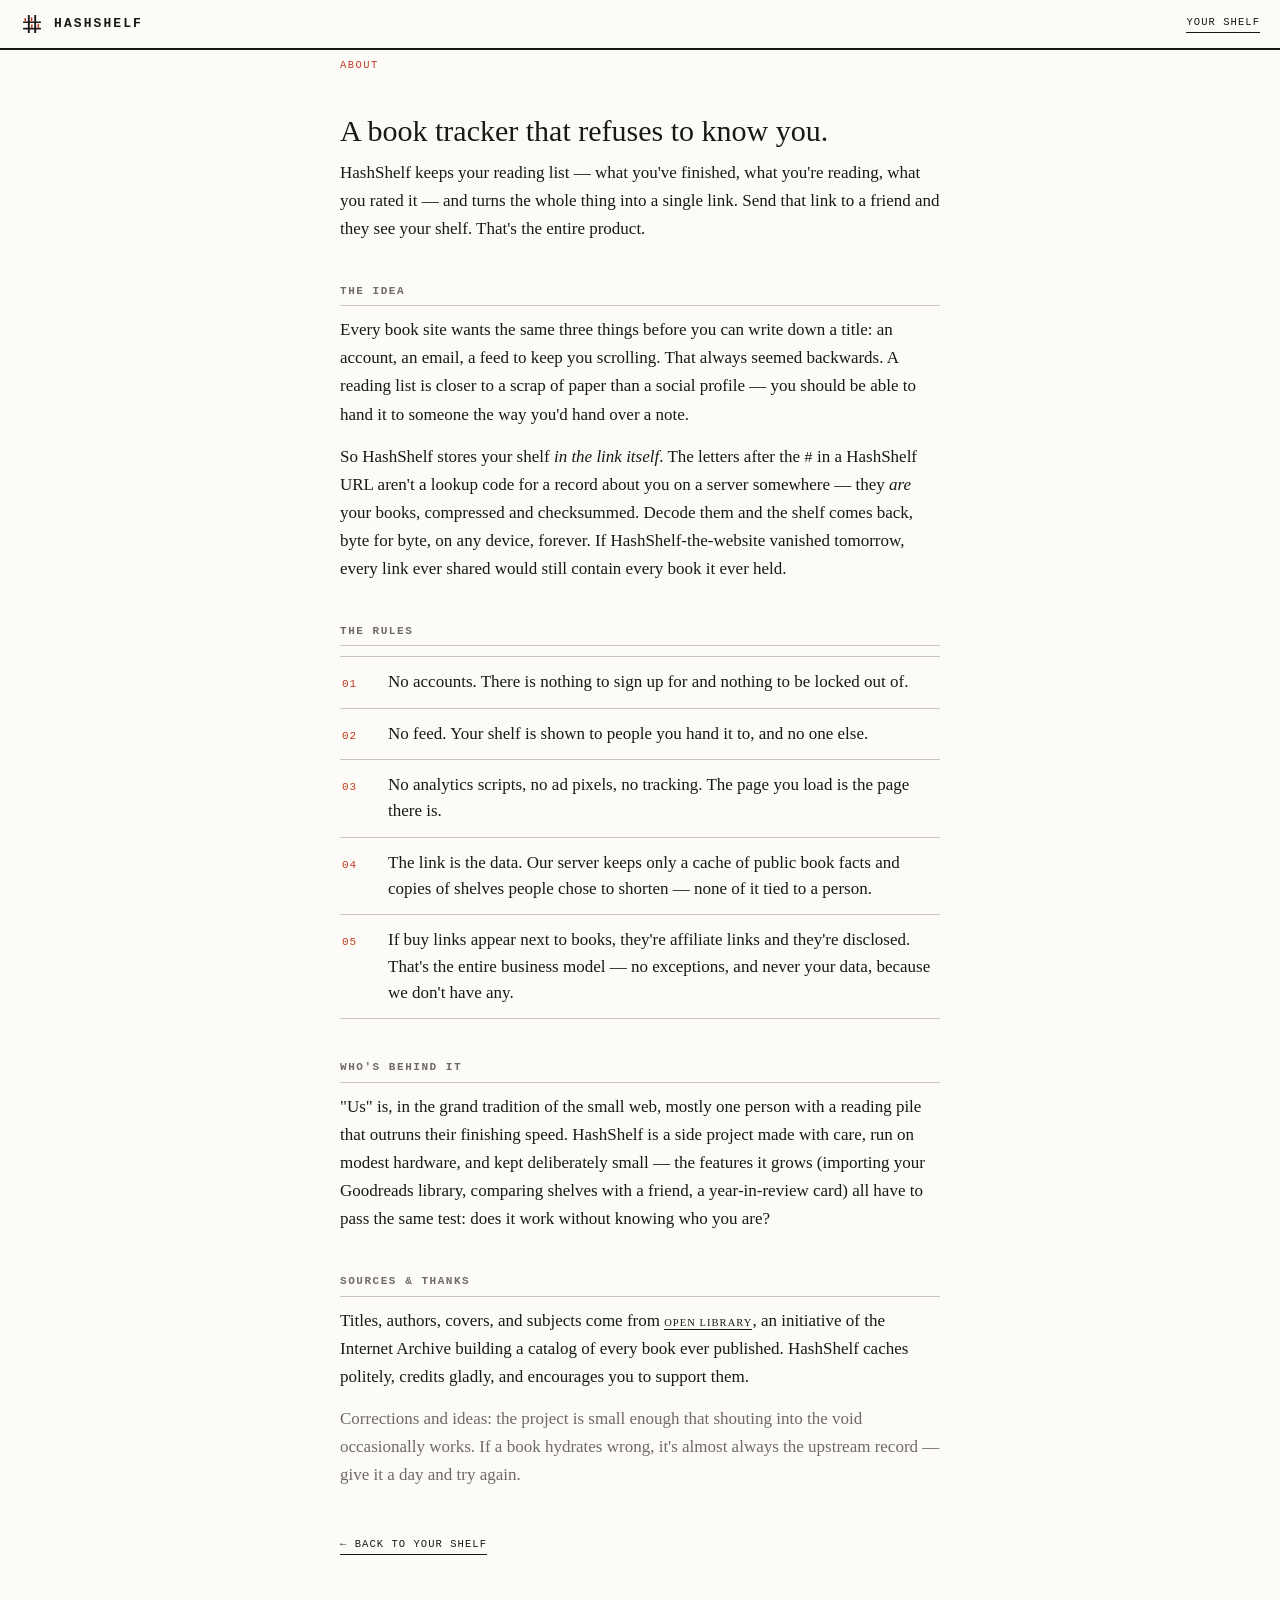
==== about.html @ 223802eb "about page - manifesto in card catalog voice, linked from header Co-Authored-By: Claude Fable 5 <nor" ====
<!DOCTYPE html>
<html lang="en">
  <head>
    <meta charset="utf-8" />
    <meta name="viewport" content="width=device-width, initial-scale=1" />
    <title>About — HashShelf</title>
    <meta name="description" content="Why HashShelf exists: a book tracker with no accounts, no feed, and no database of you. The link is the data." />
    <meta property="og:title" content="About HashShelf" />
    <meta property="og:description" content="A book tracker with no accounts, no feed, and no database of you. The link is the data." />
    <meta property="og:type" content="website" />
    <meta property="og:url" content="https://hashshelf.com/about.html" />
    <meta name="theme-color" content="#fcfbf8" />
    <link rel="apple-touch-icon" href="/icons/apple-touch-icon.png" />
    <link rel="icon" href="data:image/svg+xml,%3Csvg xmlns='http://www.w3.org/2000/svg' viewBox='0 0 64 64'%3E%3Cstyle%3E.i%7Bfill:%23191817%7D@media(prefers-color-scheme:dark)%7B.i%7Bfill:%23e9e5dc%7D%7D%3C/style%3E%3Crect class='i' x='21' y='8' width='5' height='48' rx='1.5'/%3E%3Crect class='i' x='38' y='8' width='5' height='48' rx='1.5'/%3E%3Crect class='i' x='8' y='25' width='48' height='4.5' rx='1.5'/%3E%3Crect class='i' x='8' y='42' width='48' height='4.5' rx='1.5'/%3E%3Crect x='29' y='14' width='4' height='11' rx='1' fill='%23c23b22'/%3E%3Crect x='12' y='16' width='4' height='9' rx='1' fill='%23c23b22'/%3E%3Crect x='47' y='31' width='4' height='11' rx='1' fill='%23c23b22'/%3E%3C/svg%3E" />
    <link rel="stylesheet" href="/styles.css" />
    <style>
      .about { max-width: 640px; margin: 0 auto; padding: 8px 20px 72px; }
      .about h1 { font-family: var(--serif); font-weight: 500; font-size: 30px; margin: 34px 0 6px; }
      .about .kicker {
        font-size: 10.5px; letter-spacing: .14em; text-transform: uppercase; color: var(--red);
      }
      .about h2 {
        font-size: 11px; letter-spacing: .14em; text-transform: uppercase;
        color: var(--muted); font-weight: 600; font-family: var(--mono);
        margin: 40px 0 10px; padding-bottom: 6px; border-bottom: 1px solid var(--rule);
      }
      .about p { font-family: var(--serif); font-size: 17px; line-height: 1.65; margin: 0 0 14px; }
      .about p code { font-family: var(--mono); font-size: 14px; }
      .rules { margin: 0; padding: 0; list-style: none; }
      .rules li {
        font-family: var(--serif); font-size: 17px; line-height: 1.55;
        padding: 12px 0 12px 2px; border-bottom: 1px solid var(--rule);
        display: grid; grid-template-columns: 34px 1fr; gap: 12px; align-items: baseline;
      }
      .rules li:first-child { border-top: 1px solid var(--rule); }
      .rules .no {
        font-family: var(--mono); font-size: 11px; color: var(--red); letter-spacing: .08em;
      }
      .small { font-family: var(--mono); font-size: 11.5px; color: var(--muted); line-height: 1.7; }
      .backlink { display: inline-block; margin-top: 34px; }
    </style>
  </head>
  <body>
    <header class="app-header">
      <a class="brand" href="/" style="text-decoration:none;color:inherit">
        <svg class="logo-mark" viewBox="0 0 64 64" fill="none" aria-hidden="true">
          <rect x="21" y="8" width="5" height="48" rx="1.5" fill="currentColor"/>
          <rect x="38" y="8" width="5" height="48" rx="1.5" fill="currentColor"/>
          <rect x="8" y="25" width="48" height="4.5" rx="1.5" fill="currentColor"/>
          <rect x="8" y="42" width="48" height="4.5" rx="1.5" fill="currentColor"/>
          <rect x="29" y="14" width="4" height="11" rx="1" fill="#c23b22"/>
          <rect x="12" y="16" width="4" height="9" rx="1" fill="#c23b22"/>
          <rect x="47" y="31" width="4" height="11" rx="1" fill="#c23b22"/>
          <rect x="29.5" y="33" width="4" height="9" rx="1" fill="#c23b22" transform="rotate(8 31.5 37)"/>
        </svg>
        <span class="title">HashShelf</span>
      </a>
      <div class="header-actions"><a class="link" href="/">Your shelf</a></div>
    </header>

    <main class="about">
      <div class="kicker">About</div>
      <h1>A book tracker that refuses to know you.</h1>

      <p>HashShelf keeps your reading list — what you've finished, what you're reading,
      what you rated it — and turns the whole thing into a single link. Send that link
      to a friend and they see your shelf. That's the entire product.</p>

      <h2>The idea</h2>
      <p>Every book site wants the same three things before you can write down a title:
      an account, an email, a feed to keep you scrolling. That always seemed backwards.
      A reading list is closer to a scrap of paper than a social profile — you should be
      able to hand it to someone the way you'd hand over a note.</p>
      <p>So HashShelf stores your shelf <em>in the link itself</em>. The letters after
      the <code>#</code> in a HashShelf URL aren't a lookup code for a record about you
      on a server somewhere — they <em>are</em> your books, compressed and checksummed.
      Decode them and the shelf comes back, byte for byte, on any device, forever.
      If HashShelf-the-website vanished tomorrow, every link ever shared would still
      contain every book it ever held.</p>

      <h2>The rules</h2>
      <ul class="rules">
        <li><span class="no">01</span><span>No accounts. There is nothing to sign up for and nothing to be locked out of.</span></li>
        <li><span class="no">02</span><span>No feed. Your shelf is shown to people you hand it to, and no one else.</span></li>
        <li><span class="no">03</span><span>No analytics scripts, no ad pixels, no tracking. The page you load is the page there is.</span></li>
        <li><span class="no">04</span><span>The link is the data. Our server keeps only a cache of public book facts and copies of shelves people chose to shorten — none of it tied to a person.</span></li>
        <li><span class="no">05</span><span>If buy links appear next to books, they're affiliate links and they're disclosed. That's the entire business model — no exceptions, and never your data, because we don't have any.</span></li>
      </ul>

      <h2>Who's behind it</h2>
      <p>"Us" is, in the grand tradition of the small web, mostly one person with a
      reading pile that outruns their finishing speed. HashShelf is a side project made
      with care, run on modest hardware, and kept deliberately small — the features it
      grows (importing your Goodreads library, comparing shelves with a friend, a
      year-in-review card) all have to pass the same test: does it work without knowing
      who you are?</p>

      <h2>Sources &amp; thanks</h2>
      <p>Titles, authors, covers, and subjects come from
      <a class="link" href="https://openlibrary.org" rel="noopener">Open Library</a>,
      an initiative of the Internet Archive building a catalog of every book ever
      published. HashShelf caches politely, credits gladly, and encourages you to
      support them.</p>

      <p class="small">Corrections and ideas: the project is small enough that shouting
      into the void occasionally works. If a book hydrates wrong, it's almost always the
      upstream record — give it a day and try again.</p>

      <a class="link backlink" href="/">&larr; Back to your shelf</a>
    </main>
  </body>
</html>
---- styles.css ----
/* HashShelf — "Card Catalog" design
   Ink on index stock: hairline rules instead of cards, monospace catalog
   labels, serif titles, and stamp red spent only on the logo, the primary
   action, and errors. Paper by day; a warm-charcoal archive after dark. */

:root {
  --paper: #fcfbf8;
  --ink: #191817;
  --muted: #6e6b63;
  --rule: #c9c6bc;
  --rule-strong: #191817;
  --red: #c23b22;
  --red-deep: #a02f1a;
  --raised: #f5f3ec;
  --ok-bg: #f1f3ec;
  --serif: Georgia, "Iowan Old Style", "Times New Roman", serif;
  --mono: ui-monospace, "Cascadia Code", "Segoe UI Mono", Consolas, Menlo, monospace;
}
@media (prefers-color-scheme: dark) {
  :root {
    --paper: #161513;
    --ink: #e9e5dc;
    --muted: #99938a;
    --rule: #37352f;
    --rule-strong: #e9e5dc;
    --red: #d8563c;
    --red-deep: #b8432c;
    --raised: #1d1c19;
    --ok-bg: #1b1d18;
  }
}

* { box-sizing: border-box; }
html, body {
  margin: 0; padding: 0;
  background: var(--paper); color: var(--ink);
  font-family: var(--mono); font-size: 14px; line-height: 1.5;
}

/* ---------------------------------------------------------------- header */
.app-header {
  display: flex; justify-content: space-between; align-items: center;
  padding: 12px 20px; border-bottom: 2px solid var(--rule-strong);
  position: sticky; top: 0; background: var(--paper); z-index: 10;
}
.brand { display: flex; gap: 10px; align-items: center; }
.brand .logo-mark { width: 24px; height: 24px; display: block; color: var(--ink); }
.brand .title {
  font-size: 13px; font-weight: 600; letter-spacing: .16em; text-transform: uppercase;
}
.header-actions { display: flex; gap: 8px; align-items: center; }

.tagline {
  display: flex; flex-wrap: wrap; gap: 4px 18px; align-items: baseline;
  max-width: 1020px; margin: 0 auto; padding: 14px 20px 12px;
  border-bottom: 1px solid var(--rule);
}
.tagline .t-serif { font-family: var(--serif); font-style: italic; font-size: 17px; }
.tagline .t-mono {
  font-size: 10.5px; letter-spacing: .12em; text-transform: uppercase; color: var(--muted);
}

/* ---------------------------------------------------------------- layout */
.container { max-width: 1020px; margin: 0 auto; padding: 10px 20px 56px; }
.view h2 { font-family: var(--serif); font-weight: 500; font-size: 24px; margin: 20px 0 14px; }
.row { display: flex; gap: 12px; align-items: center; flex-wrap: wrap; }
.row.between { justify-content: space-between; }
.grow { flex: 1 1 auto; }

/* --------------------------------------------------------------- controls */
label {
  display: inline-flex; flex-direction: column; gap: 5px;
  color: var(--muted); font-size: 10.5px;
  text-transform: uppercase; letter-spacing: .1em;
}
input, select, textarea {
  background: var(--paper); border: 1px solid var(--rule-strong); color: var(--ink);
  padding: 10px 12px; border-radius: 3px; width: 100%; outline: none;
  font-family: var(--mono); font-size: 16px; /* >=16px stops iOS zoom */
  transition: border-color .12s ease, background .12s ease;
}
input::placeholder, textarea::placeholder { color: var(--muted); opacity: .7; }
input:focus, select:focus, textarea:focus { border-color: var(--red); }
:is(button, a, input, select, textarea):focus-visible {
  outline: 2px solid var(--red); outline-offset: 2px;
}
textarea { resize: vertical; font-family: var(--serif); font-size: 16px; }

button {
  appearance: none; cursor: pointer; border-radius: 3px;
  font-family: var(--mono); font-size: 11px; font-weight: 600;
  letter-spacing: .1em; text-transform: uppercase;
  padding: 10px 16px; transition: background .12s ease, color .12s ease, border-color .12s ease;
}
button.primary { background: var(--red); border: 1px solid var(--red); color: #fcfbf8; }
button.primary:hover { background: var(--red-deep); border-color: var(--red-deep); }
button.secondary { background: transparent; border: 1px solid var(--rule-strong); color: var(--ink); }
button.secondary:hover { background: var(--ink); color: var(--paper); }
button.link { background: transparent; border: none; color: var(--muted); text-decoration: underline; }
button:disabled { opacity: .45; cursor: default; }
button:disabled:hover { background: transparent; color: var(--ink); }
button.primary:disabled:hover { background: var(--red); color: #fcfbf8; }

/* index-card panels: outlined, never shadowed */
.card {
  background: var(--paper); border: 1px solid var(--rule-strong);
  border-radius: 4px; padding: 16px;
}
.list { display: grid; gap: 0; }

/* ------------------------------------------------------------- shelf bar */
.shelf-bar {
  display: flex; gap: 12px; align-items: flex-end; flex-wrap: wrap;
  margin: 4px 0 16px; padding-bottom: 14px; border-bottom: 1px solid var(--rule);
}
.shelf-bar > label { min-width: 200px; }
.shelf-actions { display: flex; gap: 8px; }
.tools-row { display: flex; gap: 8px; flex-wrap: wrap; margin: 18px 0 4px; }

/* ---------------------------------------------------------------- filters */
.filters { display: flex; gap: 10px; align-items: flex-end; margin: 14px 0 4px; flex-wrap: wrap; }
.select-filter {
  background: var(--paper); color: var(--ink);
  border: 1px solid var(--rule-strong); border-radius: 3px; padding: 8px 10px;
}

/* -------------------------------------------------------------- book form */
.book-form { display: grid; grid-template-columns: 1fr 200px; gap: 16px; align-items: start; }
.book-form .form-main { display: grid; gap: 13px; }
.book-form .form-side {
  display: flex; flex-direction: column; align-items: center;
  justify-content: space-between; gap: 12px; align-self: stretch;
}
.book-form .form-side .cover {
  width: 150px; height: 225px; border-radius: 2px; object-fit: cover;
  background: var(--raised); border: 1px solid var(--rule-strong);
}
.book-form .actions-side { display: grid; gap: 8px; width: 100%; margin-top: auto; }

/* ------------------------------------------------------------ book rows */
.book-item {
  display: grid; grid-template-columns: 46px 1fr auto; gap: 14px; align-items: center;
  padding: 14px 2px; border-bottom: 1px solid var(--rule);
  background: transparent; border-radius: 0;
}
.book-item:first-child { border-top: 1px solid var(--rule); }
.book-item .cover {
  width: 46px; height: 68px; border-radius: 2px; object-fit: cover;
  background: var(--raised); border: 1px solid var(--rule-strong);
}
.book-item .meta { display: flex; flex-direction: column; gap: 3px; }
.book-item .title { font-family: var(--serif); font-weight: 500; font-size: 17px; line-height: 1.25; }
.book-item .authors {
  color: var(--muted); font-size: 10.5px;
  text-transform: uppercase; letter-spacing: .09em;
}
.book-item .tags { display: flex; gap: 6px; align-items: center; flex-wrap: wrap; margin-top: 3px; }
.book-item .actions { display: flex; gap: 6px; }
.book-item .actions button { padding: 7px 12px; font-size: 10px; }

.tag {
  padding: 2.5px 8px; border: 1px solid var(--rule-strong); border-radius: 2px;
  font-size: 9.5px; letter-spacing: .08em; text-transform: uppercase; color: var(--ink);
}
.rating { letter-spacing: .12em; }
.genre-tags { display: inline-flex; gap: 6px; flex-wrap: wrap; }
.tag.genre { border: 1px dashed var(--muted); color: var(--muted); background: transparent; }

/* buy links: quiet catalog references */
.buy-links { display: flex; gap: 8px; flex-wrap: wrap; margin-top: 5px; }
.buy-links:empty { display: none; }
.buy-link {
  font-size: 9.5px; letter-spacing: .08em; text-transform: uppercase;
  color: var(--ink); text-decoration: none;
  border: 1px solid var(--rule-strong); border-radius: 2px; padding: 2.5px 8px;
  transition: background .12s ease, color .12s ease;
}
.buy-link:hover { background: var(--ink); color: var(--paper); }

/* --------------------------------------------------------------- snapshot */
.snapshot { margin-top: 22px; display: grid; gap: 10px; }
.snapshot-output { display: flex; gap: 8px; }
.snapshot-output input { flex: 1 1 auto; color: var(--muted); }

/* ------------------------------------------------------------ suggestions */
.suggestions {
  display: grid; gap: 0; margin: 2px 0 12px;
  border: 1px solid var(--rule-strong); border-radius: 3px; overflow: hidden;
  background: var(--paper);
}
.suggestion-item {
  display: grid; grid-template-columns: 34px 1fr auto; gap: 10px; align-items: center;
  padding: 9px 10px; cursor: pointer; border-bottom: 1px solid var(--rule);
}
.suggestion-item:last-child { border-bottom: none; }
.suggestion-item:hover, .suggestion-item.active { background: var(--ink); color: var(--paper); }
.suggestion-item:hover .suggestion-authors, .suggestion-item.active .suggestion-authors,
.suggestion-item:hover .suggestion-pill, .suggestion-item.active .suggestion-pill {
  color: var(--paper); border-color: var(--paper); opacity: .75;
}
.suggestion-cover {
  width: 34px; height: 50px; border-radius: 2px; object-fit: cover;
  background: var(--raised); border: 1px solid var(--rule);
}
.suggestion-title { font-family: var(--serif); font-size: 15px; }
.suggestion-authors {
  color: var(--muted); font-size: 9.5px; text-transform: uppercase; letter-spacing: .08em;
}
.suggestion-pill {
  color: var(--muted); font-size: 9px; letter-spacing: .08em; text-transform: uppercase;
  border: 1px solid var(--rule); border-radius: 2px; padding: 2px 6px;
}

/* ---------------------------------------------------------------- notices */
.notice { margin: 12px 0; padding: 11px 14px; border-radius: 3px; font-size: 12.5px; }
.notice.error { background: transparent; border: 1px solid var(--red); color: var(--red); }
.notice.ok { background: var(--ok-bg); border: 1px solid var(--rule-strong); color: var(--ink); }
.is-hidden { display: none !important; }

/* back link styled as catalog cross-reference */
#backToEditor, .link {
  font-size: 10.5px; letter-spacing: .1em; text-transform: uppercase;
  color: var(--ink); text-decoration: none; border-bottom: 1px solid var(--ink);
  padding-bottom: 1px;
}
#backToEditor:hover { color: var(--red); border-color: var(--red); }

/* ---------------------------------------------------------------- compare */
.compare-form { display: grid; gap: 12px; justify-items: start; }
.compare-form label { width: 100%; }
.compare-summary { display: grid; grid-template-columns: repeat(4, 1fr); gap: 10px; margin: 16px 0; }
.stat-tile { text-align: center; padding: 14px 10px; }
.stat-value { font-family: var(--serif); font-size: 30px; font-weight: 600; font-variant-numeric: tabular-nums; }
.stat-label { font-size: 9.5px; color: var(--muted); margin-top: 5px; text-transform: uppercase; letter-spacing: .1em; }
.compare-section { margin-bottom: 14px; }
.compare-section h3 {
  margin: 0 0 4px; font-family: var(--serif); font-weight: 500; font-size: 17px;
}
.compare-row {
  display: grid; grid-template-columns: 34px 1fr; gap: 10px; align-items: center;
  padding: 9px 0; border-top: 1px solid var(--rule);
}
.compare-row .title { font-family: var(--serif); font-weight: 500; font-size: 15px; }
.compare-row .authors { font-size: 10px; text-transform: uppercase; letter-spacing: .08em; }
.cover-sm {
  width: 34px; height: 50px; border-radius: 2px; object-fit: cover;
  background: var(--raised); border: 1px solid var(--rule-strong);
}

/* --------------------------------------------------------------- wrapped */
.modal {
  position: fixed; inset: 0; background: rgba(20, 18, 15, .82);
  display: flex; align-items: center; justify-content: center;
  padding: 18px; z-index: 50; overflow: auto;
}
.modal-inner {
  background: var(--paper); border: 2px solid var(--rule-strong); border-radius: 4px;
  padding: 16px; display: grid; gap: 12px; max-width: 520px; width: 100%;
}
.modal-inner h3 { margin: 0; font-family: var(--serif); font-weight: 500; font-size: 20px; }
.wrapped-canvas { display: flex; justify-content: center; }
.wrapped-img {
  width: 100%; height: auto; max-height: 62vh; object-fit: contain;
  border-radius: 2px; border: 1px solid var(--rule-strong);
}

/* ---------------------------------------------------------------- footer */
.site-footer {
  max-width: 1020px; margin: 0 auto 28px; padding: 12px 20px 0;
  border-top: 1px solid var(--rule);
  color: var(--muted); font-size: 10.5px; letter-spacing: .04em; line-height: 1.6;
}

/* ---------------------------------------------------------------- mobile */
@media (max-width: 640px) {
  .book-form { grid-template-columns: 1fr; }
  .book-form .form-side { align-items: flex-start; justify-content: flex-start; }
  .book-form .form-side .cover { width: 120px; height: 180px; }
  .book-item { grid-template-columns: 40px 1fr; }
  .book-item .actions { grid-column: 1 / -1; justify-content: flex-end; padding-top: 6px; }
  .shelf-bar > label { min-width: 100%; }
  .shelf-actions { width: 100%; }
  .shelf-actions button { flex: 1 1 auto; }
  .tools-row button { flex: 1 1 auto; }
  .compare-summary { grid-template-columns: repeat(2, 1fr); }
  .tagline { padding: 12px 16px 10px; }
}
@media (prefers-reduced-motion: reduce) {
  * { transition: none !important; }
}
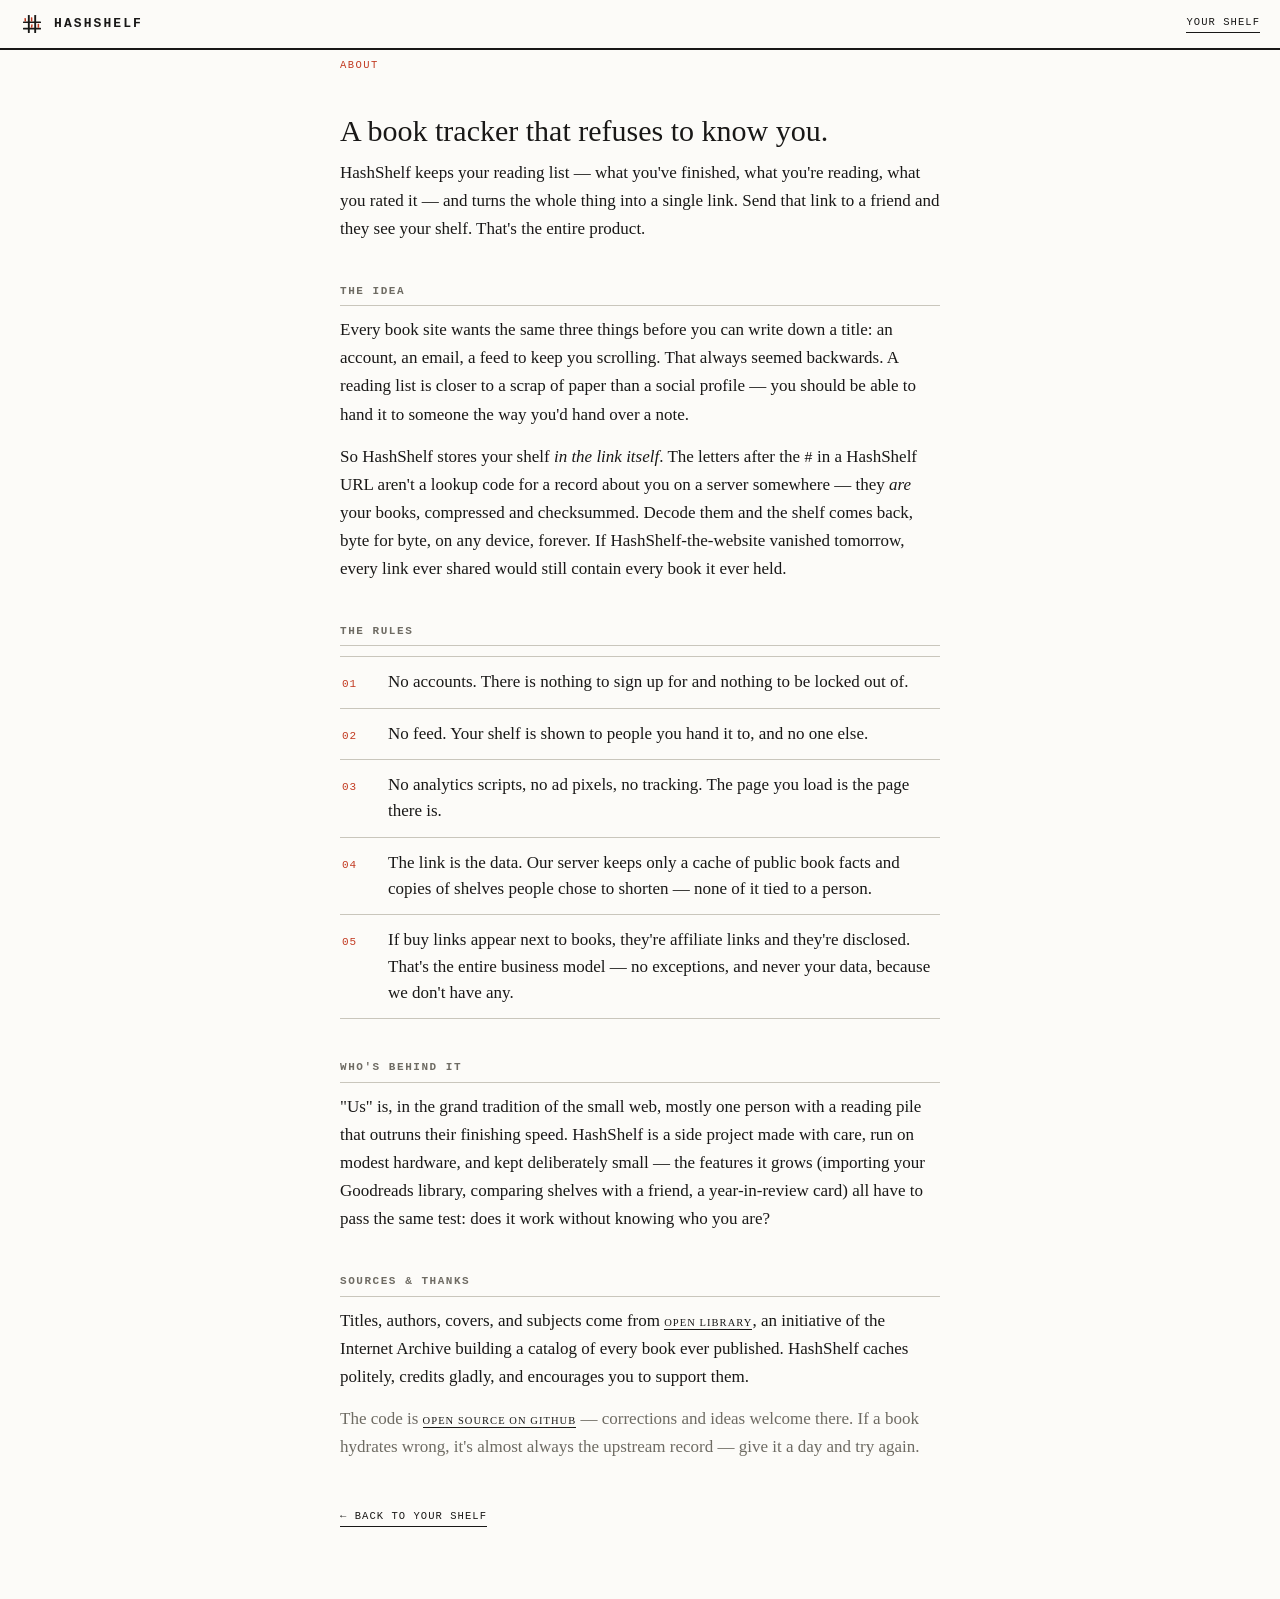
==== commit 2e3293ce: "v1.4.7 - site footer with github link, ci workflow, readme badge + screenshot, pseudonymous license " ====
--- a/about.html
+++ b/about.html
@@ -102,9 +102,10 @@
       published. HashShelf caches politely, credits gladly, and encourages you to
       support them.</p>
 
-      <p class="small">Corrections and ideas: the project is small enough that shouting
-      into the void occasionally works. If a book hydrates wrong, it's almost always the
-      upstream record — give it a day and try again.</p>
+      <p class="small">The code is
+      <a class="link" href="https://github.com/ZackBot98/hashshelf-flask-website" rel="noopener">open source on GitHub</a> —
+      corrections and ideas welcome there. If a book hydrates wrong, it's almost always
+      the upstream record — give it a day and try again.</p>
 
       <a class="link backlink" href="/">&larr; Back to your shelf</a>
     </main>
--- a/styles.css
+++ b/styles.css
@@ -210,6 +210,23 @@
   color: var(--muted); font-size: 9px; letter-spacing: .08em; text-transform: uppercase;
   border: 1px solid var(--rule); border-radius: 2px; padding: 2px 6px;
 }
+.suggestion-status {
+  padding: 11px 12px; color: var(--muted);
+  font-size: 10.5px; letter-spacing: .1em; text-transform: uppercase;
+}
+.suggestion-status.busy::after {
+  content: ''; display: inline-block; text-align: left; width: 1.4em;
+  animation: catalog-dots 1.2s steps(4, end) infinite;
+}
+@keyframes catalog-dots {
+  0% { content: ''; }
+  25% { content: '.'; }
+  50% { content: '..'; }
+  75% { content: '...'; }
+}
+@media (prefers-reduced-motion: reduce) {
+  .suggestion-status.busy::after { animation: none; content: '...'; }
+}
 
 /* ---------------------------------------------------------------- notices */
 .notice { margin: 12px 0; padding: 11px 14px; border-radius: 3px; font-size: 12.5px; }
@@ -266,10 +283,12 @@
 
 /* ---------------------------------------------------------------- footer */
 .site-footer {
-  max-width: 1020px; margin: 0 auto 28px; padding: 12px 20px 0;
+  max-width: 1020px; margin: 0 auto 14px; padding: 12px 20px 0;
   border-top: 1px solid var(--rule);
   color: var(--muted); font-size: 10.5px; letter-spacing: .04em; line-height: 1.6;
 }
+.site-footer:last-of-type { margin-bottom: 28px; }
+.site-footer .sep { margin: 0 7px; }
 
 /* ---------------------------------------------------------------- mobile */
 @media (max-width: 640px) {
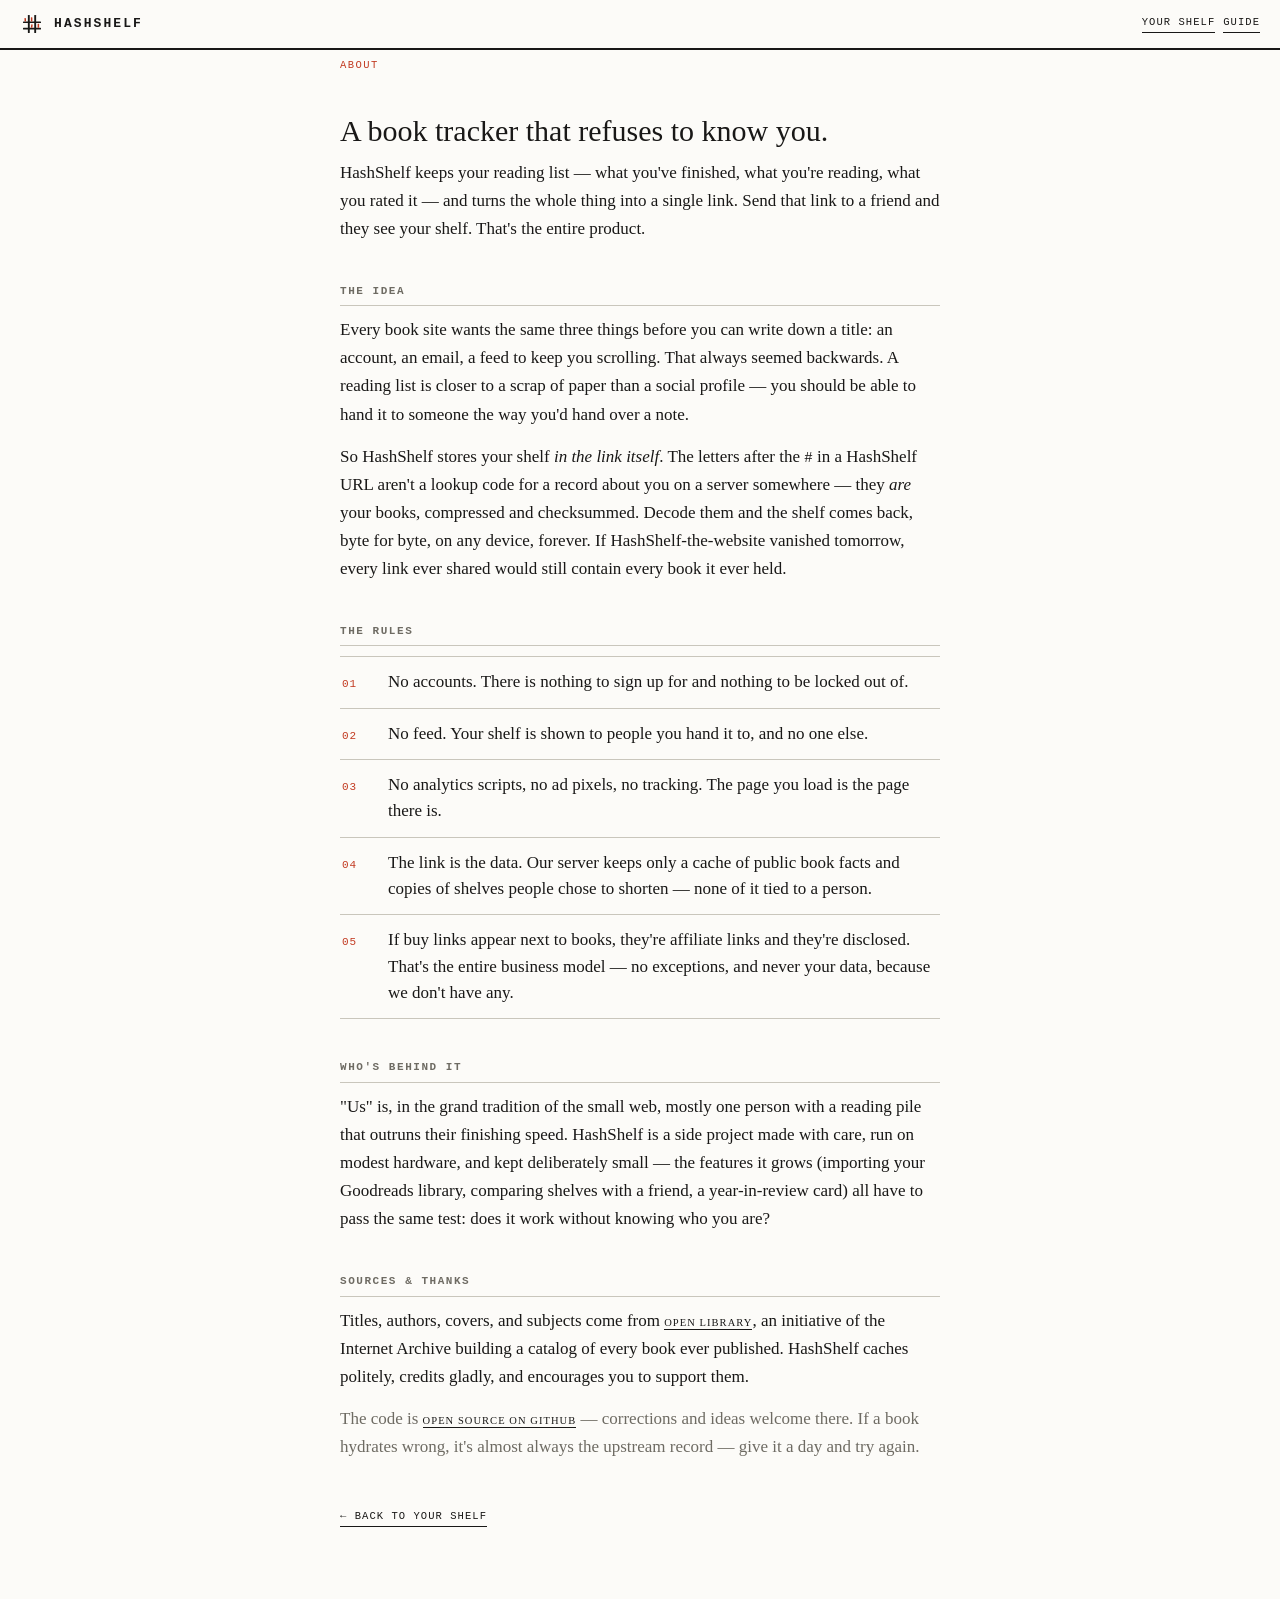
==== commit 332431ef: "v1.4.8 - guide page: full feature how-to, linked in header Co-Authored-By: Claude Fable 5 <noreply@a" ====
--- a/about.html
+++ b/about.html
@@ -55,7 +55,7 @@
         </svg>
         <span class="title">HashShelf</span>
       </a>
-      <div class="header-actions"><a class="link" href="/">Your shelf</a></div>
+      <div class="header-actions"><a class="link" href="/">Your shelf</a> <a class="link" href="/guide.html">Guide</a></div>
     </header>
 
     <main class="about">
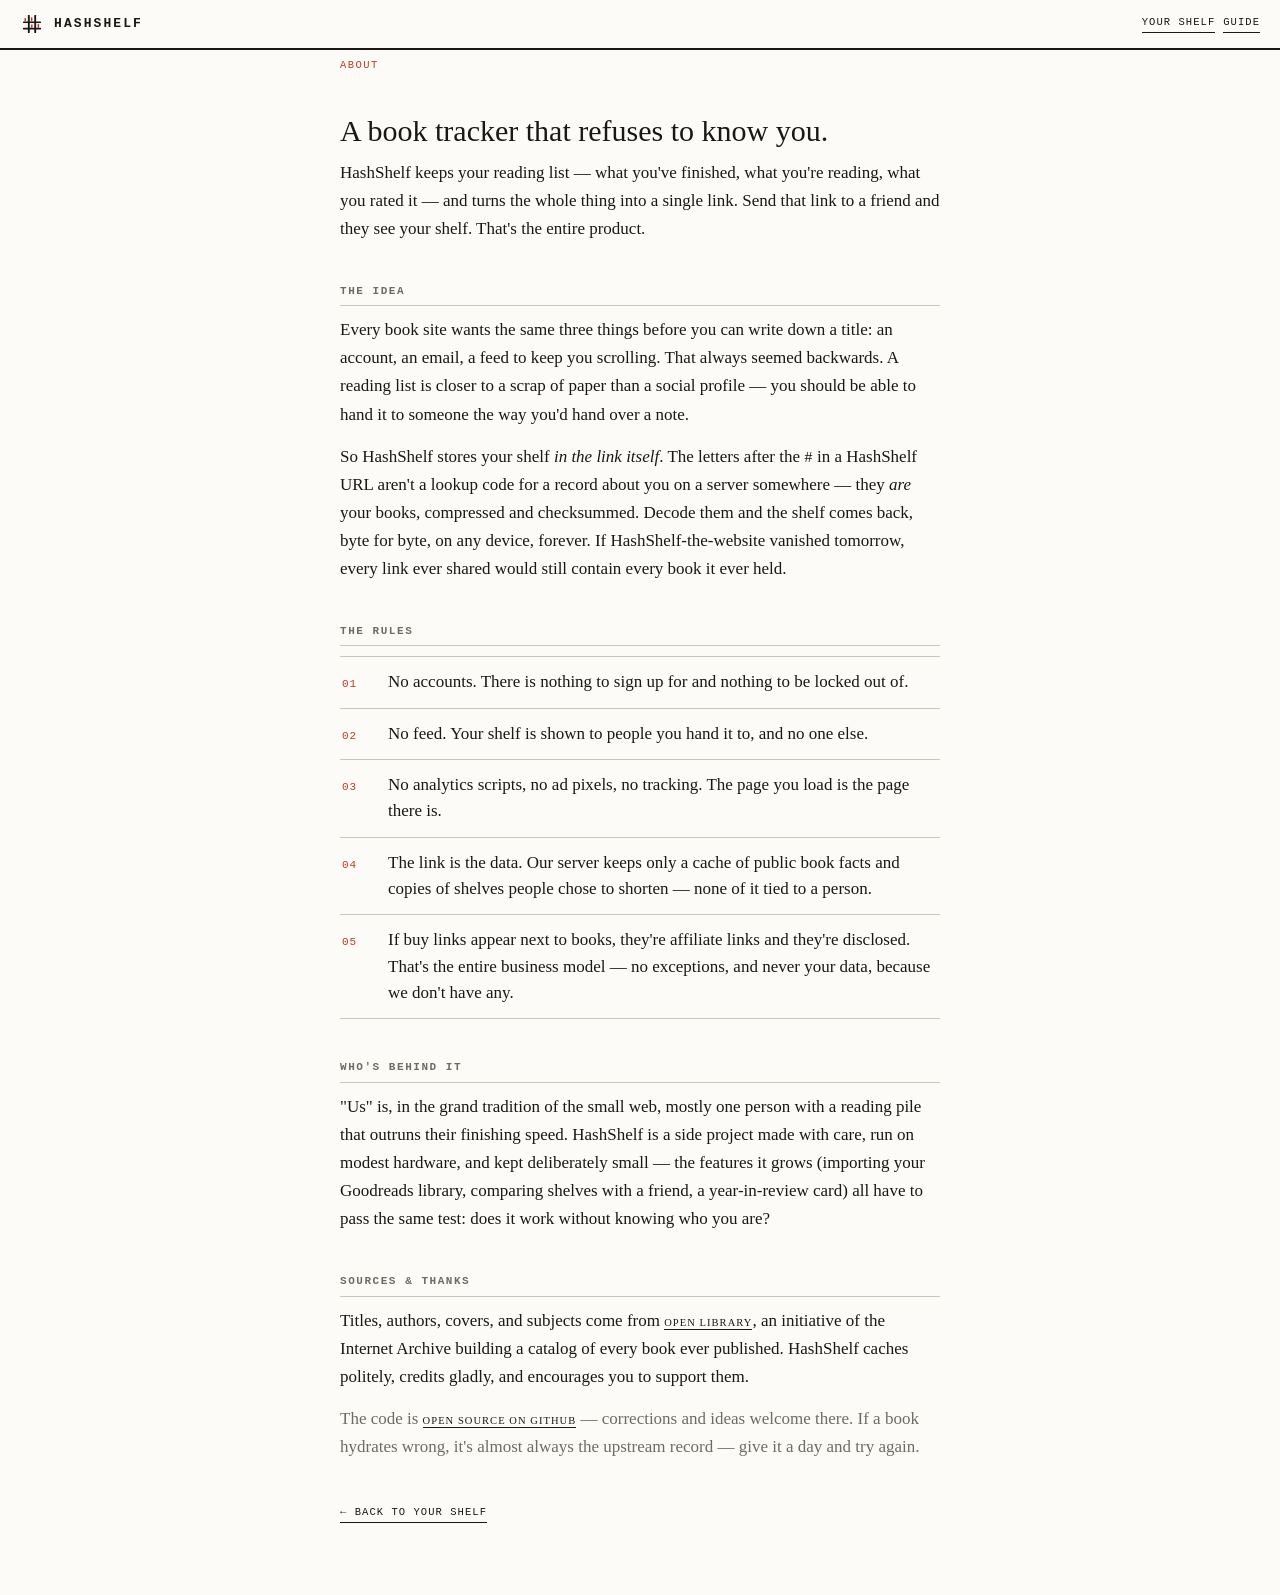
==== commit 5d53f463: "v1.4.9 - security headers: strict csp (no inline anywhere), hsts, nosniff, referrer-policy, frame de" ====
--- a/about.html
+++ b/about.html
@@ -13,36 +13,10 @@
     <link rel="apple-touch-icon" href="/icons/apple-touch-icon.png" />
     <link rel="icon" href="data:image/svg+xml,%3Csvg xmlns='http://www.w3.org/2000/svg' viewBox='0 0 64 64'%3E%3Cstyle%3E.i%7Bfill:%23191817%7D@media(prefers-color-scheme:dark)%7B.i%7Bfill:%23e9e5dc%7D%7D%3C/style%3E%3Crect class='i' x='21' y='8' width='5' height='48' rx='1.5'/%3E%3Crect class='i' x='38' y='8' width='5' height='48' rx='1.5'/%3E%3Crect class='i' x='8' y='25' width='48' height='4.5' rx='1.5'/%3E%3Crect class='i' x='8' y='42' width='48' height='4.5' rx='1.5'/%3E%3Crect x='29' y='14' width='4' height='11' rx='1' fill='%23c23b22'/%3E%3Crect x='12' y='16' width='4' height='9' rx='1' fill='%23c23b22'/%3E%3Crect x='47' y='31' width='4' height='11' rx='1' fill='%23c23b22'/%3E%3C/svg%3E" />
     <link rel="stylesheet" href="/styles.css" />
-    <style>
-      .about { max-width: 640px; margin: 0 auto; padding: 8px 20px 72px; }
-      .about h1 { font-family: var(--serif); font-weight: 500; font-size: 30px; margin: 34px 0 6px; }
-      .about .kicker {
-        font-size: 10.5px; letter-spacing: .14em; text-transform: uppercase; color: var(--red);
-      }
-      .about h2 {
-        font-size: 11px; letter-spacing: .14em; text-transform: uppercase;
-        color: var(--muted); font-weight: 600; font-family: var(--mono);
-        margin: 40px 0 10px; padding-bottom: 6px; border-bottom: 1px solid var(--rule);
-      }
-      .about p { font-family: var(--serif); font-size: 17px; line-height: 1.65; margin: 0 0 14px; }
-      .about p code { font-family: var(--mono); font-size: 14px; }
-      .rules { margin: 0; padding: 0; list-style: none; }
-      .rules li {
-        font-family: var(--serif); font-size: 17px; line-height: 1.55;
-        padding: 12px 0 12px 2px; border-bottom: 1px solid var(--rule);
-        display: grid; grid-template-columns: 34px 1fr; gap: 12px; align-items: baseline;
-      }
-      .rules li:first-child { border-top: 1px solid var(--rule); }
-      .rules .no {
-        font-family: var(--mono); font-size: 11px; color: var(--red); letter-spacing: .08em;
-      }
-      .small { font-family: var(--mono); font-size: 11.5px; color: var(--muted); line-height: 1.7; }
-      .backlink { display: inline-block; margin-top: 34px; }
-    </style>
   </head>
   <body>
     <header class="app-header">
-      <a class="brand" href="/" style="text-decoration:none;color:inherit">
+      <a class="brand brand-link" href="/">
         <svg class="logo-mark" viewBox="0 0 64 64" fill="none" aria-hidden="true">
           <rect x="21" y="8" width="5" height="48" rx="1.5" fill="currentColor"/>
           <rect x="38" y="8" width="5" height="48" rx="1.5" fill="currentColor"/>
--- a/styles.css
+++ b/styles.css
@@ -307,3 +307,54 @@
 @media (prefers-reduced-motion: reduce) {
   * { transition: none !important; }
 }
+
+/* Doc pages (about/guide) */
+.brand-link { text-decoration: none; color: inherit; }
+
+/* ---- about.html (moved inline for CSP style-src 'self') ---- */
+      .about { max-width: 640px; margin: 0 auto; padding: 8px 20px 72px; }
+      .about h1 { font-family: var(--serif); font-weight: 500; font-size: 30px; margin: 34px 0 6px; }
+      .about .kicker {
+        font-size: 10.5px; letter-spacing: .14em; text-transform: uppercase; color: var(--red);
+      }
+      .about h2 {
+        font-size: 11px; letter-spacing: .14em; text-transform: uppercase;
+        color: var(--muted); font-weight: 600; font-family: var(--mono);
+        margin: 40px 0 10px; padding-bottom: 6px; border-bottom: 1px solid var(--rule);
+      }
+      .about p { font-family: var(--serif); font-size: 17px; line-height: 1.65; margin: 0 0 14px; }
+      .about p code { font-family: var(--mono); font-size: 14px; }
+      .rules { margin: 0; padding: 0; list-style: none; }
+      .rules li {
+        font-family: var(--serif); font-size: 17px; line-height: 1.55;
+        padding: 12px 0 12px 2px; border-bottom: 1px solid var(--rule);
+        display: grid; grid-template-columns: 34px 1fr; gap: 12px; align-items: baseline;
+      }
+      .rules li:first-child { border-top: 1px solid var(--rule); }
+      .rules .no {
+        font-family: var(--mono); font-size: 11px; color: var(--red); letter-spacing: .08em;
+      }
+      .small { font-family: var(--mono); font-size: 11.5px; color: var(--muted); line-height: 1.7; }
+      .backlink { display: inline-block; margin-top: 34px; }
+
+/* ---- guide.html (moved inline for CSP style-src 'self') ---- */
+      .guide { max-width: 640px; margin: 0 auto; padding: 8px 20px 72px; }
+      .guide h1 { font-family: var(--serif); font-weight: 500; font-size: 30px; margin: 34px 0 6px; }
+      .guide .kicker { font-size: 10.5px; letter-spacing: .14em; text-transform: uppercase; color: var(--red); }
+      .guide .lede { font-family: var(--serif); font-size: 17px; line-height: 1.65; color: var(--muted); margin: 0 0 8px; }
+      .guide h2 {
+        font-size: 11px; letter-spacing: .14em; text-transform: uppercase;
+        color: var(--muted); font-weight: 600; font-family: var(--mono);
+        margin: 38px 0 10px; padding-bottom: 6px; border-bottom: 1px solid var(--rule);
+      }
+      .guide h2 .no { color: var(--red); margin-right: 10px; }
+      .guide p { font-family: var(--serif); font-size: 16.5px; line-height: 1.62; margin: 0 0 12px; }
+      .guide p code, .guide li code { font-family: var(--mono); font-size: 13.5px; }
+      .guide ul { margin: 0 0 12px; padding-left: 20px; }
+      .guide li { font-family: var(--serif); font-size: 16.5px; line-height: 1.55; margin: 4px 0; }
+      .tip {
+        font-family: var(--mono); font-size: 11.5px; line-height: 1.7; color: var(--muted);
+        border-left: 2px solid var(--red); padding: 2px 0 2px 12px; margin: 0 0 12px;
+      }
+      .tip strong { color: var(--ink); font-weight: 600; letter-spacing: .06em; }
+      .backlink { display: inline-block; margin-top: 30px; }
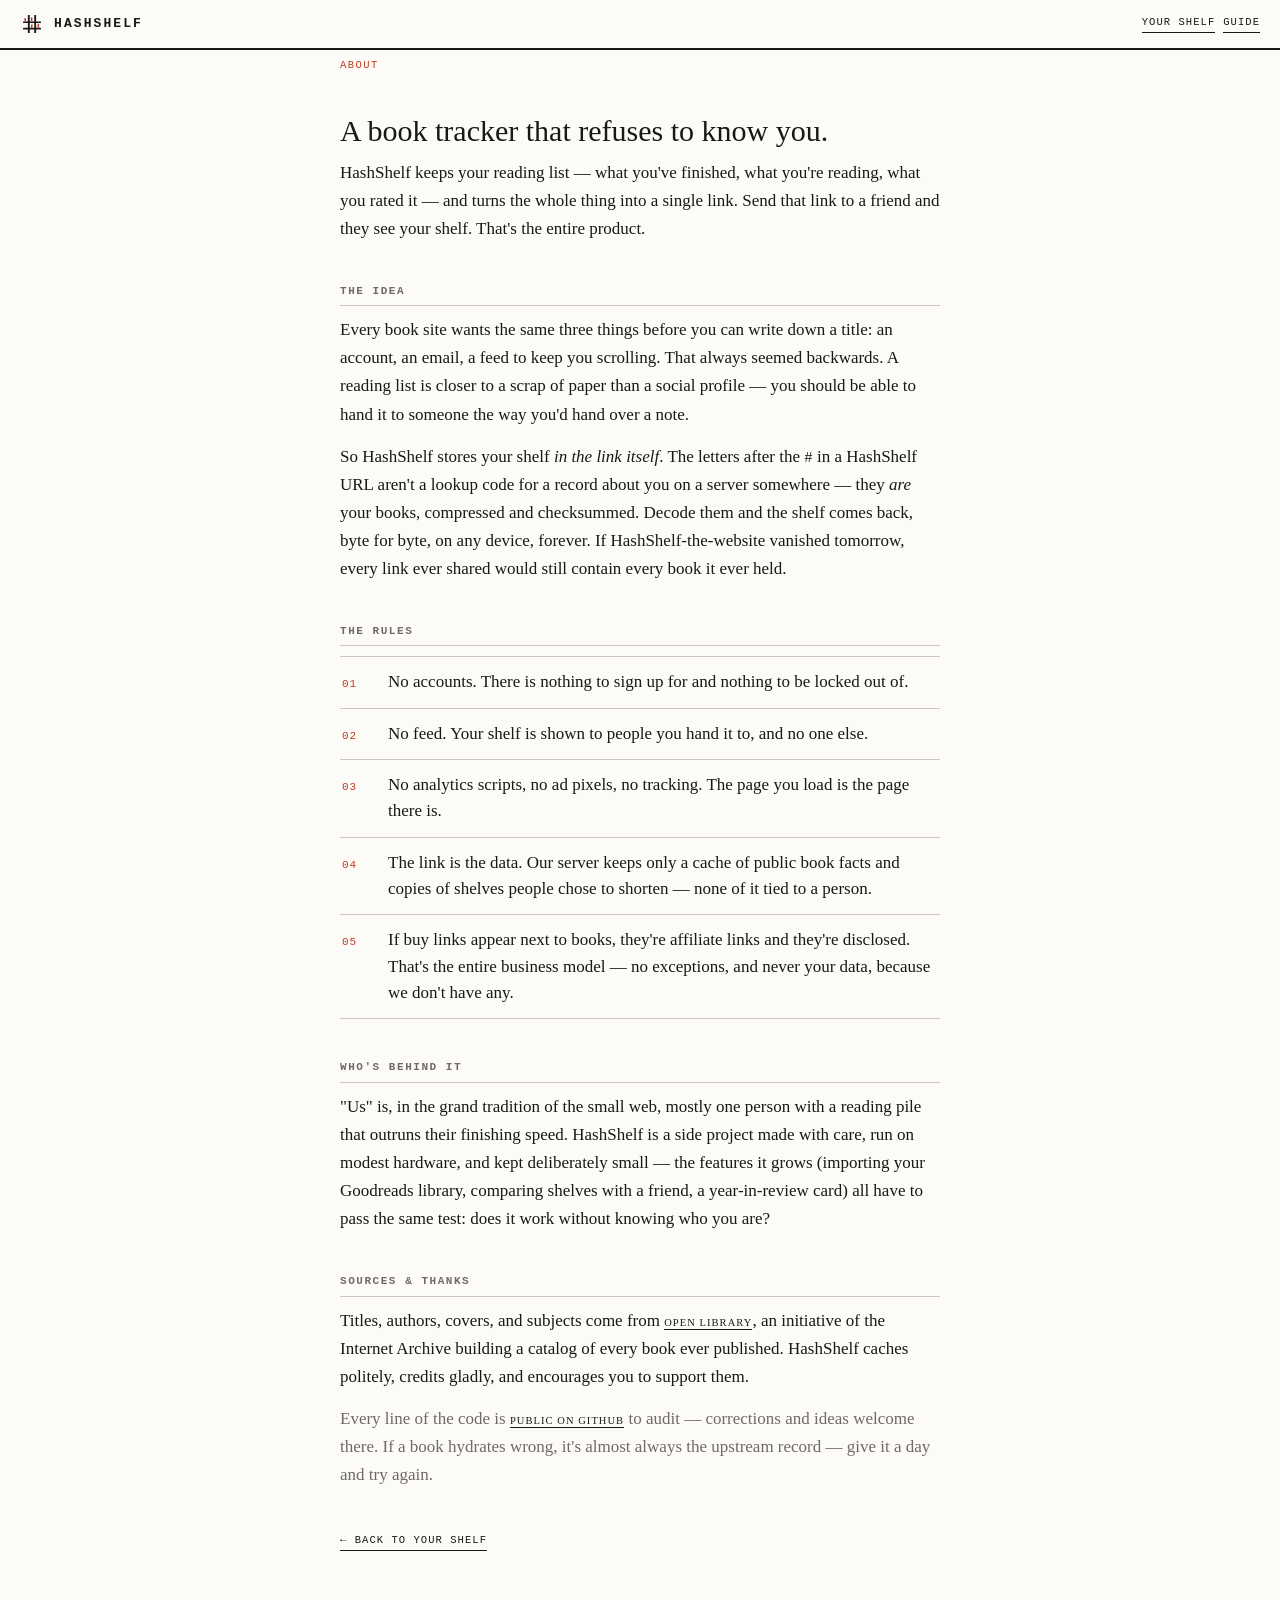
==== commit 01a24f76: "v1.5.1 - relicense to Elastic License 2.0: auditable source, no hosted clones; wording updated Co-Au" ====
--- a/about.html
+++ b/about.html
@@ -76,8 +76,8 @@
       published. HashShelf caches politely, credits gladly, and encourages you to
       support them.</p>
 
-      <p class="small">The code is
-      <a class="link" href="https://github.com/ZackBot98/hashshelf-flask-website" rel="noopener">open source on GitHub</a> —
+      <p class="small">Every line of the code is
+      <a class="link" href="https://github.com/ZackBot98/hashshelf-flask-website" rel="noopener">public on GitHub</a> to audit —
       corrections and ideas welcome there. If a book hydrates wrong, it's almost always
       the upstream record — give it a day and try again.</p>
 
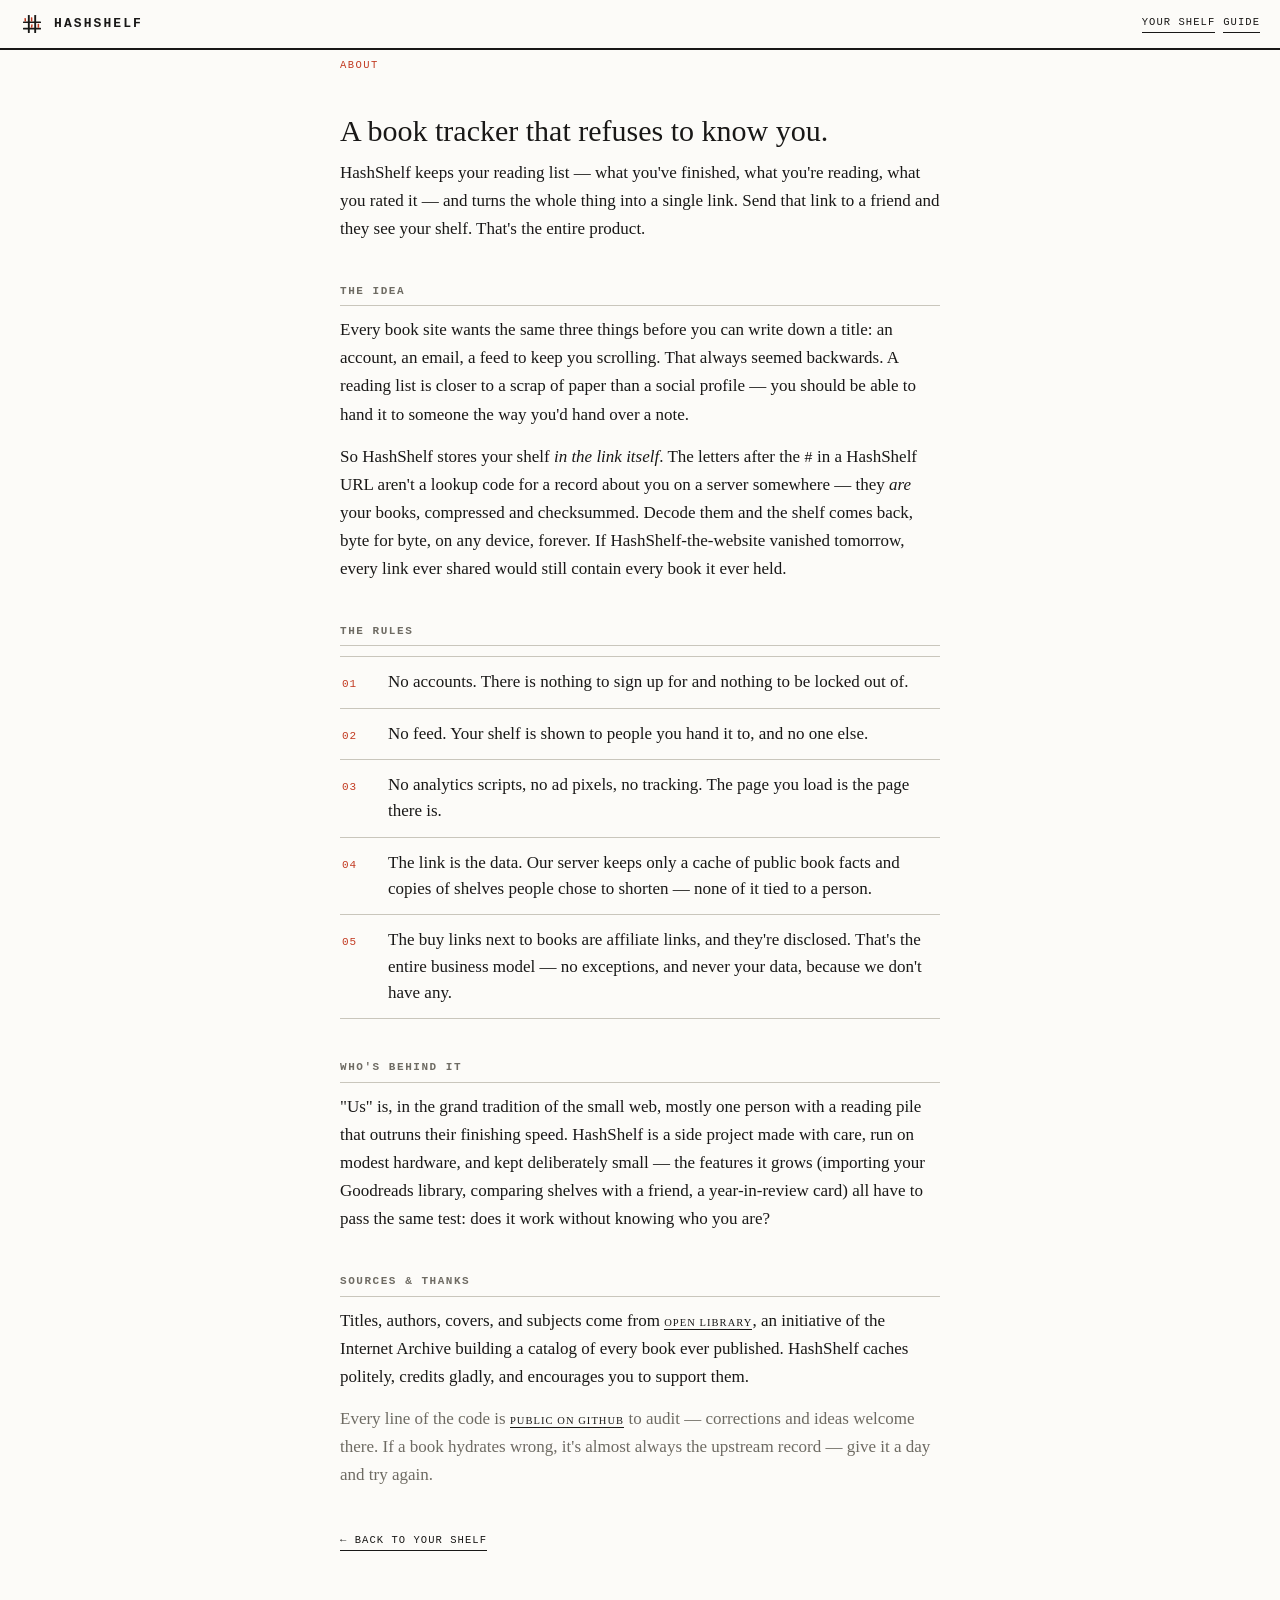
==== commit 6426ed8e: "v1.5.4 - docs reflect live buy links: about rule 05 present tense, guide section 10, readme + testin" ====
--- a/about.html
+++ b/about.html
@@ -58,7 +58,7 @@
         <li><span class="no">02</span><span>No feed. Your shelf is shown to people you hand it to, and no one else.</span></li>
         <li><span class="no">03</span><span>No analytics scripts, no ad pixels, no tracking. The page you load is the page there is.</span></li>
         <li><span class="no">04</span><span>The link is the data. Our server keeps only a cache of public book facts and copies of shelves people chose to shorten — none of it tied to a person.</span></li>
-        <li><span class="no">05</span><span>If buy links appear next to books, they're affiliate links and they're disclosed. That's the entire business model — no exceptions, and never your data, because we don't have any.</span></li>
+        <li><span class="no">05</span><span>The buy links next to books are affiliate links, and they're disclosed. That's the entire business model — no exceptions, and never your data, because we don't have any.</span></li>
       </ul>
 
       <h2>Who's behind it</h2>
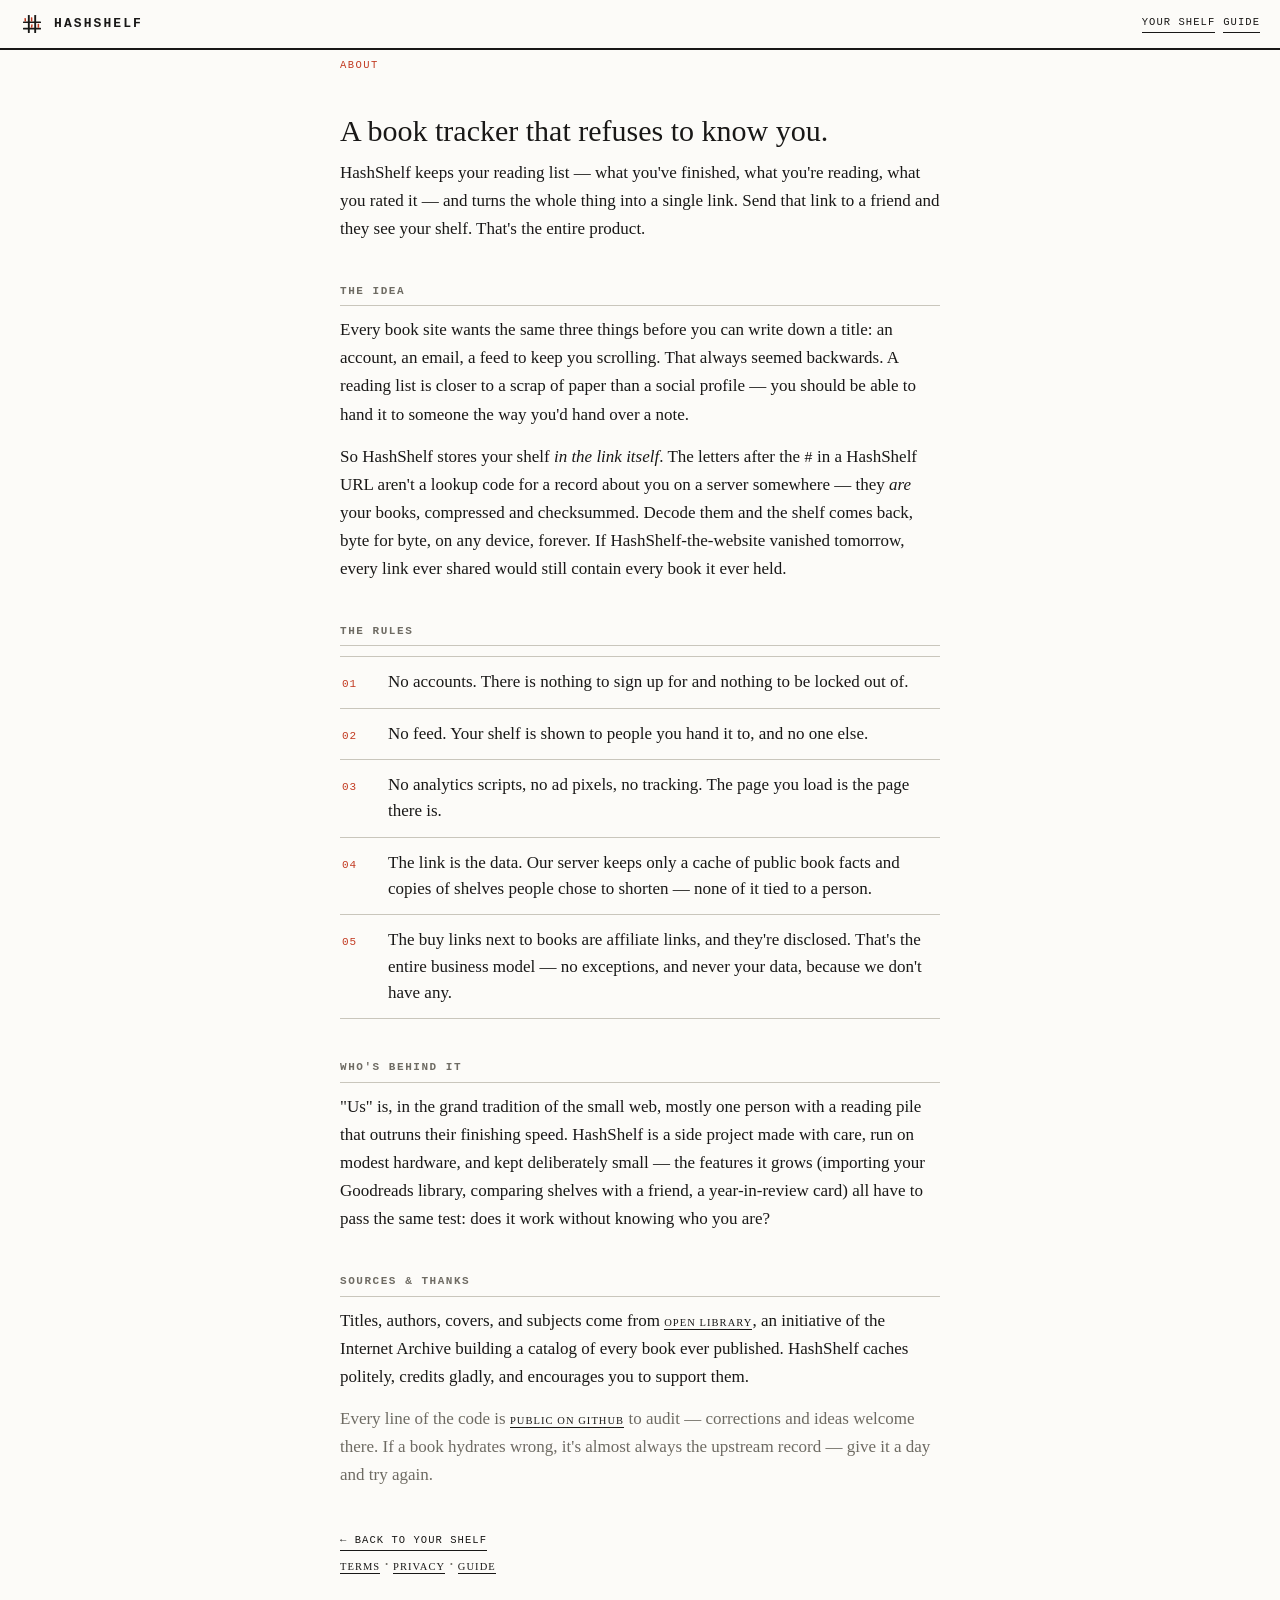
==== commit 94019f88: "v1.7.0 - add Terms of Service + Privacy Policy pages - terms.html: 18-section ToS with acceptable-us" ====
--- a/about.html
+++ b/about.html
@@ -82,6 +82,8 @@
       the upstream record — give it a day and try again.</p>
 
       <a class="link backlink" href="/">&larr; Back to your shelf</a>
+
+      <p class="small"><a class="link" href="/terms.html">Terms</a> &middot; <a class="link" href="/privacy.html">Privacy</a> &middot; <a class="link" href="/guide.html">Guide</a></p>
     </main>
   </body>
 </html>
--- a/styles.css
+++ b/styles.css
@@ -358,3 +358,30 @@
       }
       .tip strong { color: var(--ink); font-weight: 600; letter-spacing: .06em; }
       .backlink { display: inline-block; margin-top: 30px; }
+
+/* ---- terms.html / privacy.html (inline for CSP style-src 'self') ---- */
+      .legal { max-width: 680px; margin: 0 auto; padding: 8px 20px 72px; }
+      .legal h1 { font-family: var(--serif); font-weight: 500; font-size: 30px; margin: 34px 0 4px; }
+      .legal .kicker { font-size: 10.5px; letter-spacing: .14em; text-transform: uppercase; color: var(--red); }
+      .legal .legal-meta { font-family: var(--mono); font-size: 11px; color: var(--muted); letter-spacing: .04em; margin: 2px 0 0; }
+      .legal .lede { font-family: var(--serif); font-size: 17px; line-height: 1.62; color: var(--muted); margin: 14px 0 18px; }
+      .legal h2 {
+        font-size: 11px; letter-spacing: .14em; text-transform: uppercase;
+        color: var(--muted); font-weight: 600; font-family: var(--mono);
+        margin: 36px 0 10px; padding-bottom: 6px; border-bottom: 1px solid var(--rule);
+      }
+      .legal h2 .no { color: var(--red); margin-right: 10px; }
+      .legal h3 { font-family: var(--serif); font-weight: 600; font-size: 16px; margin: 18px 0 6px; }
+      .legal p { font-family: var(--serif); font-size: 16px; line-height: 1.62; margin: 0 0 12px; }
+      .legal ul, .legal ol { margin: 0 0 12px; padding-left: 22px; }
+      .legal li { font-family: var(--serif); font-size: 16px; line-height: 1.55; margin: 5px 0; }
+      .legal code { font-family: var(--mono); font-size: 13.5px; }
+      .legal dl { margin: 0 0 12px; }
+      .legal dt { font-family: var(--mono); font-size: 11.5px; letter-spacing: .06em; color: var(--ink); text-transform: uppercase; margin: 14px 0 3px; }
+      .legal dd { font-family: var(--serif); font-size: 16px; line-height: 1.58; margin: 0; }
+      .legal .callout {
+        font-family: var(--mono); font-size: 12px; line-height: 1.7; color: var(--muted);
+        border-left: 2px solid var(--red); padding: 8px 0 8px 14px; margin: 0 0 16px;
+      }
+      .legal .callout strong { color: var(--ink); font-weight: 600; }
+      .legal strong { font-weight: 600; }
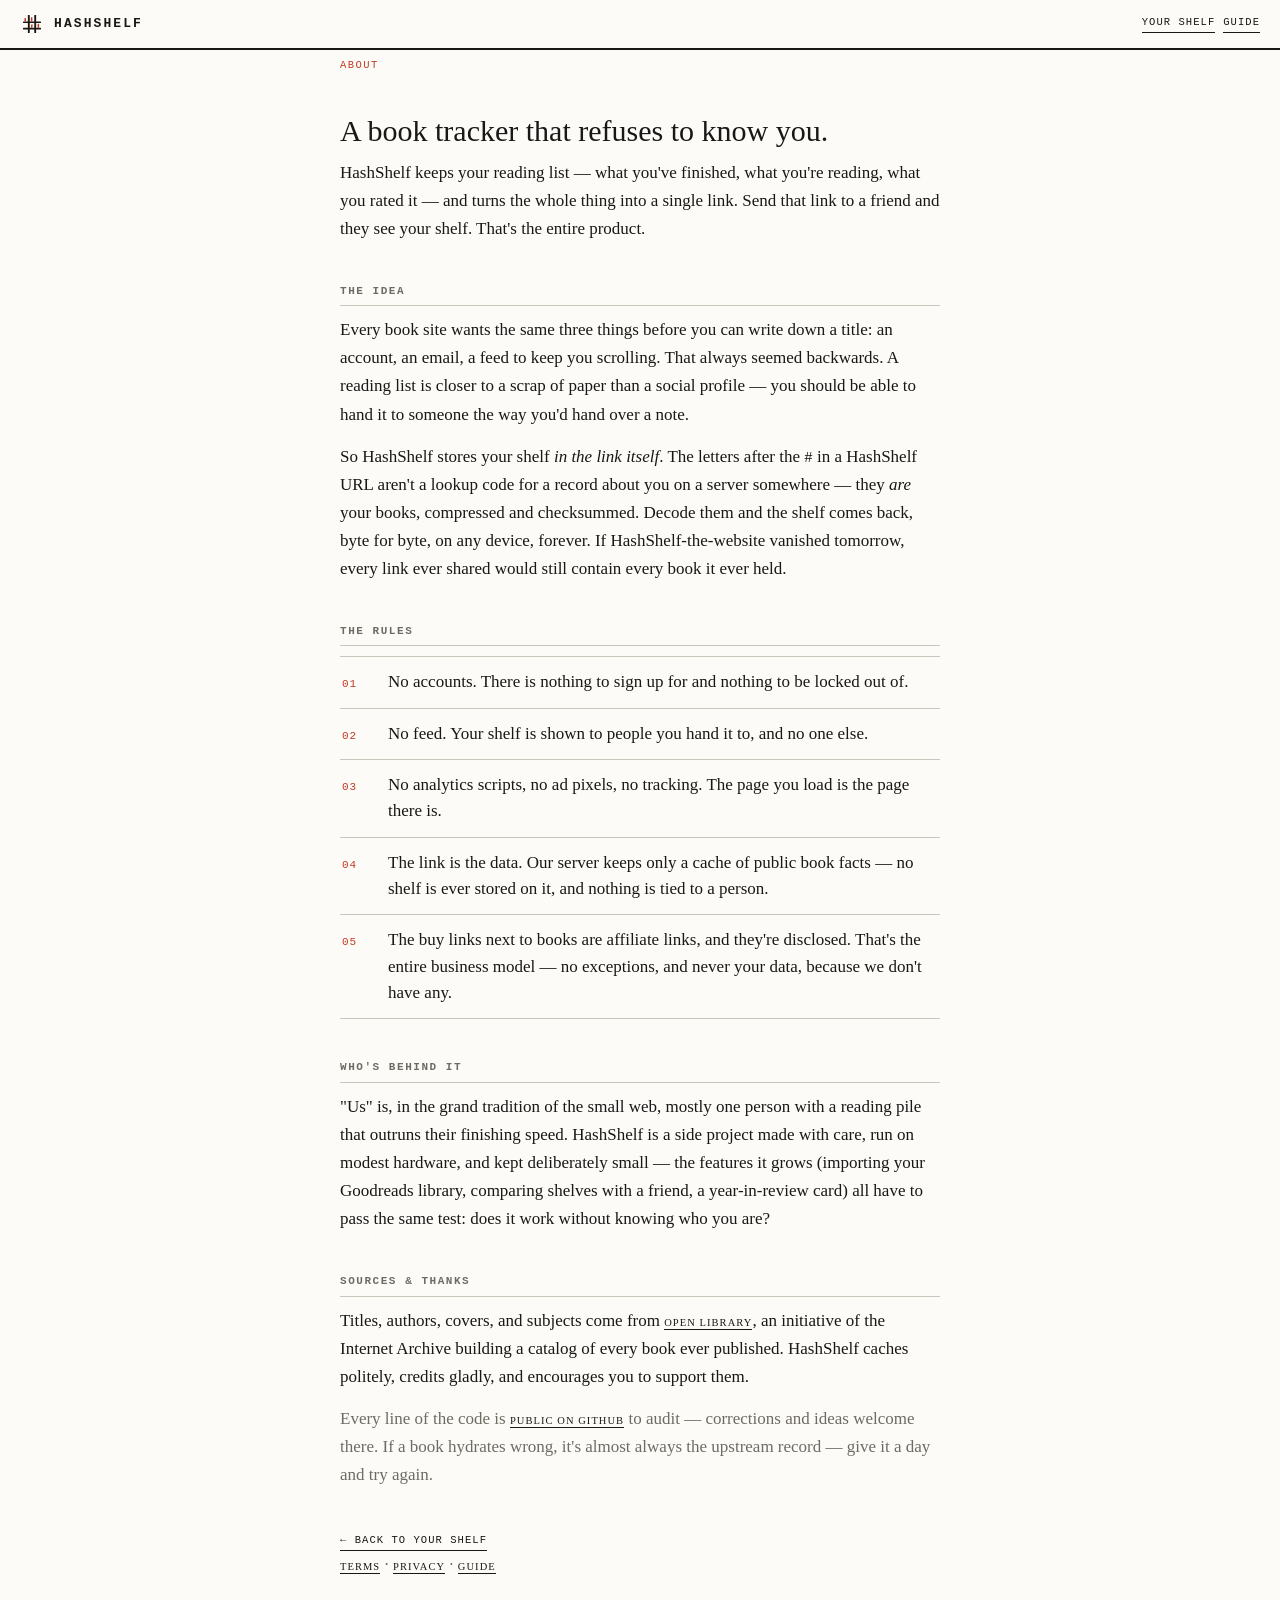
==== commit 06974648: "v1.8.0 - remove short links entirely; server stores no user content Short links (server-stored snaps" ====
--- a/about.html
+++ b/about.html
@@ -57,7 +57,7 @@
         <li><span class="no">01</span><span>No accounts. There is nothing to sign up for and nothing to be locked out of.</span></li>
         <li><span class="no">02</span><span>No feed. Your shelf is shown to people you hand it to, and no one else.</span></li>
         <li><span class="no">03</span><span>No analytics scripts, no ad pixels, no tracking. The page you load is the page there is.</span></li>
-        <li><span class="no">04</span><span>The link is the data. Our server keeps only a cache of public book facts and copies of shelves people chose to shorten — none of it tied to a person.</span></li>
+        <li><span class="no">04</span><span>The link is the data. Our server keeps only a cache of public book facts — no shelf is ever stored on it, and nothing is tied to a person.</span></li>
         <li><span class="no">05</span><span>The buy links next to books are affiliate links, and they're disclosed. That's the entire business model — no exceptions, and never your data, because we don't have any.</span></li>
       </ul>
 
